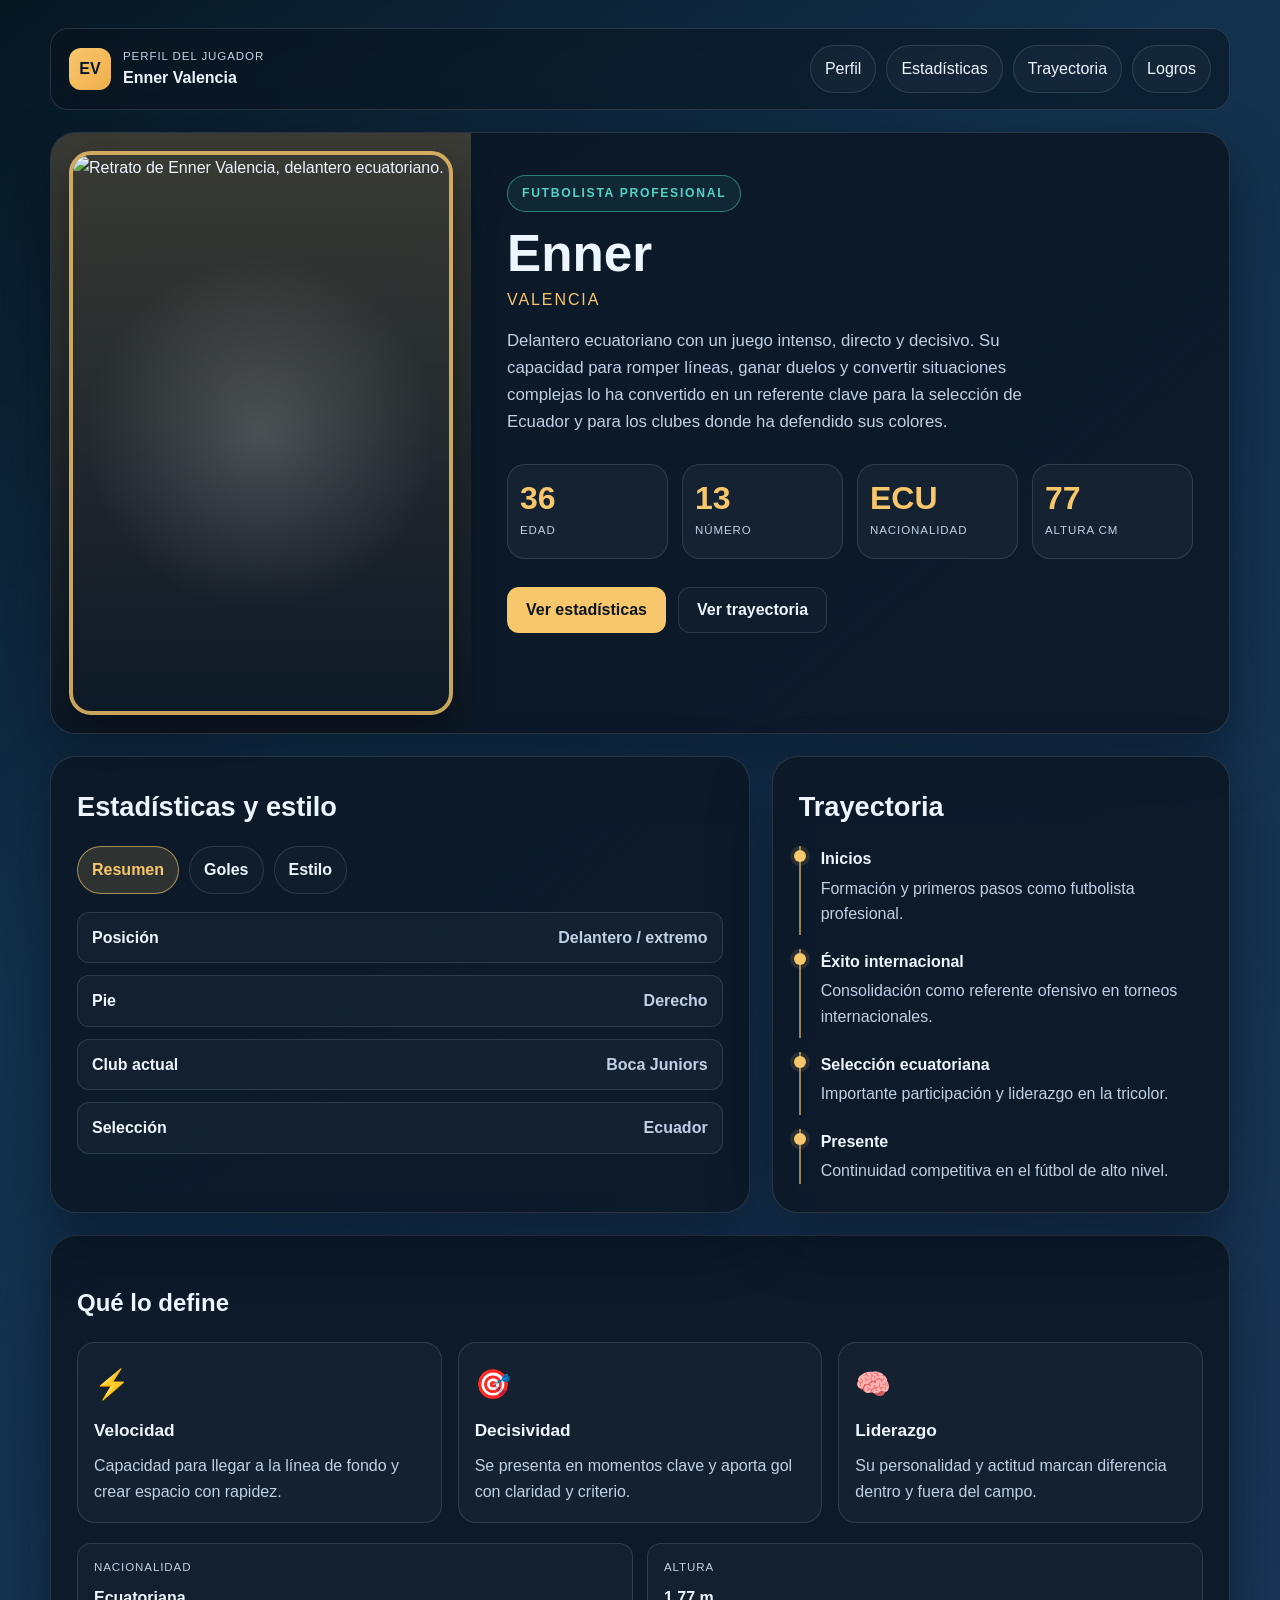
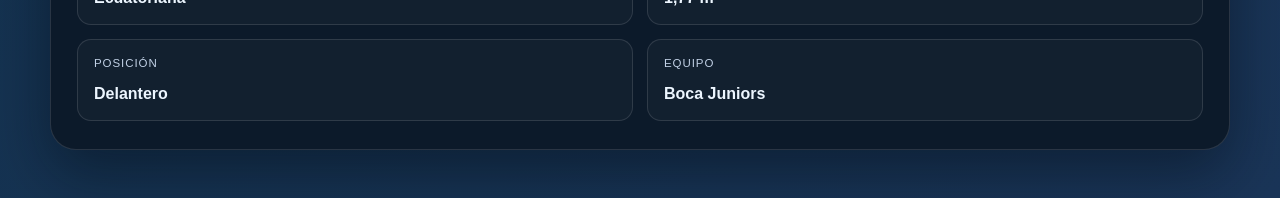
==== index.html @ b279196c "Preparar GitHub Pages" ====
<!DOCTYPE html>
<html lang="es">
  <head>
    <meta charset="UTF-8" />
    <meta name="viewport" content="width=device-width, initial-scale=1.0" />
    <meta
      name="description"
      content="Perfil completo de Enner Valencia: datos, trayectoria, estilo de juego y logros del delantero ecuatoriano."
    />
    <title>Enner Valencia | Perfil completo</title>
    <style>
      :root {
        --bg: #071722;
        --bg-2: #12314d;
        --bg-3: #1a3558;
        --panel: rgba(12, 24, 38, 0.9);
        --panel-alt: rgba(19, 33, 48, 0.96);
        --primary: #f8c76b;
        --secondary: #53d3c6;
        --tertiary: #91b7ff;
        --text: #edf6ff;
        --muted: #c1d0e5;
        --line: rgba(255, 255, 255, 0.12);
        --shadow: rgba(3, 9, 17, 0.44);
        --focus: #7dd3fc;
        --success: #5ce0a3;
        --danger: #ff8a8a;
      }

      * {
        box-sizing: border-box;
      }

      html {
        scroll-behavior: smooth;
      }

      body {
        margin: 0;
        font-family: Arial, Helvetica, sans-serif;
        background: linear-gradient(140deg, var(--bg), var(--bg-2) 35%, var(--bg-3));
        color: var(--text);
        line-height: 1.6;
      }

      img {
        max-width: 100%;
        display: block;
      }

      a {
        color: inherit;
      }

      a:focus-visible,
      button:focus-visible,
      [role="tab"]:focus-visible,
      img:focus-visible {
        outline: 3px solid var(--focus);
        outline-offset: 3px;
      }

      .skip-link {
        position: absolute;
        left: 16px;
        top: -48px;
        background: var(--primary);
        color: #091725;
        padding: 10px 14px;
        border-radius: 10px;
        text-decoration: none;
        z-index: 100;
        font-weight: 700;
      }

      .skip-link:focus {
        top: 16px;
      }

      .page-shell {
        width: min(1180px, calc(100% - 32px));
        margin: 28px auto 48px;
      }

      .topbar {
        display: flex;
        align-items: center;
        justify-content: space-between;
        gap: 20px;
        padding: 16px 18px;
        margin-bottom: 22px;
        border: 1px solid var(--line);
        border-radius: 18px;
        background: rgba(10, 20, 31, 0.54);
        backdrop-filter: blur(10px);
      }

      .brand {
        display: flex;
        align-items: center;
        gap: 12px;
      }

      .brand-mark {
        display: inline-flex;
        align-items: center;
        justify-content: center;
        width: 42px;
        height: 42px;
        border-radius: 12px;
        background: linear-gradient(135deg, var(--primary), #f0ae4c);
        color: #091725;
        font-weight: 700;
      }

      .brand small {
        display: block;
        color: var(--muted);
        font-size: 0.72rem;
        letter-spacing: 0.08em;
        text-transform: uppercase;
      }

      .brand strong {
        font-size: 1rem;
      }

      .nav {
        display: flex;
        flex-wrap: wrap;
        gap: 10px;
      }

      .nav a {
        text-decoration: none;
        padding: 10px 14px;
        border-radius: 999px;
        border: 1px solid var(--line);
        background: rgba(255, 255, 255, 0.03);
        color: var(--text);
        transition: background 0.2s ease, transform 0.2s ease;
      }

      .nav a:hover,
      .nav a:focus-visible {
        background: rgba(248, 199, 107, 0.12);
        transform: translateY(-1px);
      }

      .card {
        background: var(--panel);
        border: 1px solid var(--line);
        border-radius: 26px;
        box-shadow: 0 24px 60px var(--shadow);
      }

      .hero {
        display: grid;
        grid-template-columns: minmax(280px, 420px) minmax(0, 1fr);
        overflow: hidden;
      }

      .hero-media {
        position: relative;
        min-height: 600px;
        padding: 18px;
        background: linear-gradient(180deg, rgba(248, 199, 107, 0.2), rgba(12, 24, 38, 0.9));
      }

      .hero-media::before {
        content: "";
        position: absolute;
        inset: 0;
        background: radial-gradient(circle at center, rgba(255, 255, 255, 0.18), transparent 48%);
      }

      .player-photo {
        position: relative;
        z-index: 1;
        width: 100%;
        height: 100%;
        min-height: 560px;
        object-fit: cover;
        border-radius: 22px;
        border: 4px solid rgba(248, 199, 107, 0.8);
        box-shadow: 0 20px 40px rgba(0, 0, 0, 0.38);
      }

      .hero-content {
        padding: 42px 36px 36px;
      }

      .pill {
        display: inline-flex;
        align-items: center;
        gap: 8px;
        padding: 8px 14px;
        border-radius: 999px;
        border: 1px solid rgba(83, 211, 198, 0.5);
        background: rgba(83, 211, 198, 0.08);
        color: var(--secondary);
        font-size: 0.76rem;
        letter-spacing: 0.14em;
        text-transform: uppercase;
        font-weight: 700;
      }

      h1 {
        margin: 18px 0 8px;
        font-size: clamp(2.8rem, 4vw, 4.5rem);
        line-height: 0.95;
      }

      .surname {
        margin: 0 0 16px;
        color: var(--primary);
        text-transform: uppercase;
        letter-spacing: 0.12em;
        font-size: 1rem;
      }

      .summary {
        max-width: 60ch;
        margin: 0;
        color: var(--muted);
        font-size: 1.05rem;
      }

      .hero-stats {
        display: grid;
        grid-template-columns: repeat(4, minmax(100px, 1fr));
        gap: 14px;
        margin-top: 28px;
      }

      .stat-box {
        background: rgba(255, 255, 255, 0.04);
        border: 1px solid var(--line);
        border-radius: 18px;
        padding: 16px 12px;
      }

      .stat-box strong {
        display: block;
        color: var(--primary);
        font-size: clamp(1.5rem, 2.5vw, 2.2rem);
        line-height: 1.1;
      }

      .stat-box span {
        color: var(--muted);
        font-size: 0.72rem;
        letter-spacing: 0.08em;
        text-transform: uppercase;
      }

      .actions {
        display: flex;
        flex-wrap: wrap;
        gap: 12px;
        margin-top: 28px;
      }

      .button {
        display: inline-flex;
        align-items: center;
        justify-content: center;
        min-height: 46px;
        padding: 0 18px;
        border-radius: 12px;
        border: 1px solid var(--line);
        background: transparent;
        color: var(--text);
        text-decoration: none;
        font-weight: 700;
        transition: transform 0.2s ease, opacity 0.2s ease, background 0.2s ease;
      }

      .button.primary {
        background: var(--primary);
        color: #0c1520;
        border-color: transparent;
      }

      .button.secondary {
        background: rgba(255, 255, 255, 0.02);
      }

      .button:hover,
      .button:focus-visible {
        transform: translateY(-1px);
      }

      .content-grid {
        display: grid;
        grid-template-columns: 1.45fr 0.95fr;
        gap: 22px;
        margin-top: 22px;
      }

      .panel {
        padding: 28px 26px;
      }

      .panel h2 {
        margin: 0 0 18px;
        font-size: 1.7rem;
      }

      .tabs {
        display: flex;
        flex-wrap: wrap;
        gap: 10px;
        margin-bottom: 18px;
      }

      [role="tab"] {
        background: rgba(255, 255, 255, 0.02);
        border: 1px solid var(--line);
        color: var(--text);
        padding: 10px 14px;
        border-radius: 999px;
        cursor: pointer;
        font: inherit;
        font-weight: 700;
      }

      [role="tab"][aria-selected="true"] {
        background: rgba(248, 199, 107, 0.15);
        border-color: rgba(248, 199, 107, 0.6);
        color: var(--primary);
      }

      .tab-panel {
        display: block;
      }

      .tab-panel[hidden] {
        display: none;
      }

      .metric-list {
        list-style: none;
        padding: 0;
        margin: 0;
        display: grid;
        gap: 12px;
      }

      .metric-list li {
        display: flex;
        justify-content: space-between;
        align-items: center;
        gap: 16px;
        padding: 12px 14px;
        border-radius: 12px;
        background: rgba(255, 255, 255, 0.03);
        border: 1px solid var(--line);
      }

      .metric-list strong {
        color: var(--text);
      }

      .metric-list span {
        color: var(--muted);
        font-weight: 700;
      }

      .timeline {
        list-style: none;
        margin: 0;
        padding: 0;
        display: grid;
        gap: 14px;
      }

      .timeline li {
        position: relative;
        padding-left: 20px;
        border-left: 2px solid rgba(248, 199, 107, 0.6);
        padding-bottom: 8px;
      }

      .timeline li:last-child {
        padding-bottom: 0;
      }

      .timeline li::before {
        content: "";
        position: absolute;
        left: -7px;
        top: 4px;
        width: 12px;
        height: 12px;
        border-radius: 50%;
        background: var(--primary);
        box-shadow: 0 0 0 4px rgba(248, 199, 107, 0.12);
      }

      .timeline strong {
        display: block;
        margin-bottom: 4px;
      }

      .timeline span {
        color: var(--muted);
      }

      .narrative {
        margin-top: 22px;
        padding: 28px 26px;
      }

      .feature-grid {
        display: grid;
        grid-template-columns: repeat(3, minmax(180px, 1fr));
        gap: 16px;
      }

      .feature {
        padding: 18px 16px;
        border-radius: 18px;
        border: 1px solid var(--line);
        background: rgba(255, 255, 255, 0.03);
      }

      .feature .icon {
        font-size: 1.8rem;
        margin-bottom: 10px;
      }

      .feature h3 {
        margin: 0 0 8px;
        font-size: 1.08rem;
      }

      .feature p {
        margin: 0;
        color: var(--muted);
      }

      .details-grid {
        display: grid;
        grid-template-columns: repeat(2, minmax(150px, 1fr));
        gap: 14px;
        margin-top: 20px;
      }

      .detail-box {
        padding: 14px 16px;
        border-radius: 14px;
        border: 1px solid var(--line);
        background: rgba(255, 255, 255, 0.026);
      }

      .detail-box .label {
        display: block;
        color: var(--muted);
        font-size: 0.72rem;
        letter-spacing: 0.08em;
        text-transform: uppercase;
        margin-bottom: 8px;
      }

      .detail-box .value {
        font-weight: 700;
      }

      @media (max-width: 900px) {
        .hero {
          grid-template-columns: 1fr;
        }

        .content-grid {
          grid-template-columns: 1fr;
        }

        .feature-grid {
          grid-template-columns: 1fr;
        }
      }

      @media (max-width: 620px) {
        .page-shell {
          width: min(100% - 20px, 1180px);
          margin-top: 18px;
        }

        .topbar {
          flex-direction: column;
          align-items: flex-start;
        }

        .hero-content,
        .panel,
        .narrative {
          padding-left: 18px;
          padding-right: 18px;
        }

        .hero-stats,
        .details-grid {
          grid-template-columns: repeat(2, minmax(120px, 1fr));
        }
      }
    </style>
  </head>
  <body>
    <a class="skip-link" href="#contenido">Saltar al contenido</a>

    <div class="page-shell">
      <header class="topbar" aria-label="Navegación principal">
        <div class="brand" aria-label="Marca del perfil">
          <div class="brand-mark">EV</div>
          <div>
            <small>Perfil del jugador</small>
            <strong>Enner Valencia</strong>
          </div>
        </div>

        <nav class="nav" aria-label="Secciones principales">
          <a href="#perfil">Perfil</a>
          <a href="#estadisticas">Estadísticas</a>
          <a href="#trayectoria">Trayectoria</a>
          <a href="#logros">Logros</a>
        </nav>
      </header>

      <main id="contenido">
        <section class="hero card" id="perfil" aria-labelledby="player-name">
          <div class="hero-media">
            <img
              class="player-photo"
              src="https://upload.wikimedia.org/wikipedia/commons/f/fe/Enner_Valencia_%2824735821595%29_%28cropped%29.jpg"
              alt="Retrato de Enner Valencia, delantero ecuatoriano."
            />
          </div>

          <div class="hero-content">
            <div class="pill">Futbolista profesional</div>
            <h1 id="player-name">Enner</h1>
            <p class="surname">Valencia</p>

            <p class="summary">
              Delantero ecuatoriano con un juego intenso, directo y decisivo. Su capacidad para
              romper líneas, ganar duelos y convertir situaciones complejas lo ha convertido en un
              referente clave para la selección de Ecuador y para los clubes donde ha defendido sus
              colores.
            </p>

            <div class="hero-stats" aria-label="Estadísticas destacadas">
              <div class="stat-box">
                <strong>36</strong>
                <span>Edad</span>
              </div>
              <div class="stat-box">
                <strong>13</strong>
                <span>Número</span>
              </div>
              <div class="stat-box">
                <strong>ECU</strong>
                <span>Nacionalidad</span>
              </div>
              <div class="stat-box">
                <strong>77</strong>
                <span>Altura cm</span>
              </div>
            </div>

            <div class="actions" aria-label="Acciones principales">
              <a class="button primary" href="#estadisticas">Ver estadísticas</a>
              <a class="button secondary" href="#trayectoria">Ver trayectoria</a>
            </div>
          </div>
        </section>

        <section class="content-grid">
          <article class="panel card" id="estadisticas" aria-labelledby="stats-heading">
            <h2 id="stats-heading">Estadísticas y estilo</h2>

            <div class="tabs" role="tablist" aria-label="Secciones estadísticas">
              <button class="tab-button" role="tab" aria-selected="true" aria-controls="panel-resumen" id="tab-resumen" tabindex="0" type="button">
                Resumen
              </button>
              <button class="tab-button" role="tab" aria-selected="false" aria-controls="panel-goles" id="tab-goles" tabindex="-1" type="button">
                Goles
              </button>
              <button class="tab-button" role="tab" aria-selected="false" aria-controls="panel-estilo" id="tab-estilo" tabindex="-1" type="button">
                Estilo
              </button>
            </div>

            <div class="tab-panel" id="panel-resumen" role="tabpanel" aria-labelledby="tab-resumen">
              <ul class="metric-list" aria-label="Resumen del jugador">
                <li><strong>Posición</strong><span>Delantero / extremo</span></li>
                <li><strong>Pie</strong><span>Derecho</span></li>
                <li><strong>Club actual</strong><span>Boca Juniors</span></li>
                <li><strong>Selección</strong><span>Ecuador</span></li>
              </ul>
            </div>

            <div class="tab-panel" id="panel-goles" role="tabpanel" aria-labelledby="tab-goles" hidden>
              <ul class="metric-list" aria-label="Datos de gol">
                <li><strong>Visión de juego</strong><span>Alta</span></li>
                <li><strong>Remate</strong><span>Preciso</span></li>
                <li><strong>Goles decisivos</strong><span>Frecuentes</span></li>
                <li><strong>Capacidad de liderazgo</strong><span>Muy alta</span></li>
              </ul>
            </div>

            <div class="tab-panel" id="panel-estilo" role="tabpanel" aria-labelledby="tab-estilo" hidden>
              <ul class="metric-list" aria-label="Estilo de juego">
                <li><strong>Velocidad</strong><span>Explosiva</span></li>
                <li><strong>Desborde</strong><span>Constante</span></li>
                <li><strong>Presión</strong><span>Intensa</span></li>
                <li><strong>Trabajo colectivo</strong><span>Comprometido</span></li>
              </ul>
            </div>
          </article>

          <aside class="panel card" id="trayectoria" aria-labelledby="career-heading">
            <h2 id="career-heading">Trayectoria</h2>
            <ul class="timeline" aria-label="Cronología de trayectoria">
              <li>
                <strong>Inicios</strong>
                <span>Formación y primeros pasos como futbolista profesional.</span>
              </li>
              <li>
                <strong>Éxito internacional</strong>
                <span>Consolidación como referente ofensivo en torneos internacionales.</span>
              </li>
              <li>
                <strong>Selección ecuatoriana</strong>
                <span>Importante participación y liderazgo en la tricolor.</span>
              </li>
              <li>
                <strong>Presente</strong>
                <span>Continuidad competitiva en el fútbol de alto nivel.</span>
              </li>
            </ul>
          </aside>
        </section>

        <section class="narrative card" id="logros" aria-labelledby="features-heading">
          <h2 id="features-heading">Qué lo define</h2>

          <div class="feature-grid">
            <article class="feature">
              <div class="icon" aria-hidden="true">⚡</div>
              <h3>Velocidad</h3>
              <p>Capacidad para llegar a la línea de fondo y crear espacio con rapidez.</p>
            </article>

            <article class="feature">
              <div class="icon" aria-hidden="true">🎯</div>
              <h3>Decisividad</h3>
              <p>Se presenta en momentos clave y aporta gol con claridad y criterio.</p>
            </article>

            <article class="feature">
              <div class="icon" aria-hidden="true">🧠</div>
              <h3>Liderazgo</h3>
              <p>Su personalidad y actitud marcan diferencia dentro y fuera del campo.</p>
            </article>
          </div>

          <div class="details-grid" aria-label="Datos principales del jugador">
            <div class="detail-box">
              <span class="label">Nacionalidad</span>
              <span class="value">Ecuatoriana</span>
            </div>
            <div class="detail-box">
              <span class="label">Altura</span>
              <span class="value">1,77 m</span>
            </div>
            <div class="detail-box">
              <span class="label">Posición</span>
              <span class="value">Delantero</span>
            </div>
            <div class="detail-box">
              <span class="label">Equipo</span>
              <span class="value">Boca Juniors</span>
            </div>
          </div>
        </section>
      </main>
    </div>

    <script>
      const tabs = document.querySelectorAll('[role="tab"]');
      const panels = document.querySelectorAll('.tab-panel');

      function activateTab(targetTab) {
        tabs.forEach((tab) => {
          const isSelected = tab === targetTab;
          tab.setAttribute('aria-selected', String(isSelected));
          tab.tabIndex = isSelected ? 0 : -1;
        });

        panels.forEach((panel) => {
          const isActive = panel.id === targetTab.getAttribute('aria-controls');
          panel.hidden = !isActive;
        });
      }

      tabs.forEach((tab) => {
        tab.addEventListener('click', () => activateTab(tab));

        tab.addEventListener('keydown', (event) => {
          const currentIndex = [...tabs].indexOf(tab);
          let nextIndex = currentIndex;

          if (event.key === 'ArrowRight') {
            nextIndex = (currentIndex + 1) % tabs.length;
          }

          if (event.key === 'ArrowLeft') {
            nextIndex = (currentIndex - 1 + tabs.length) % tabs.length;
          }

          if (event.key === 'Home') {
            nextIndex = 0;
          }

          if (event.key === 'End') {
            nextIndex = tabs.length - 1;
          }

          if (nextIndex !== currentIndex) {
            event.preventDefault();
            tabs[nextIndex].focus();
            activateTab(tabs[nextIndex]);
          }
        });
      });
    </script>
  </body>
</html>
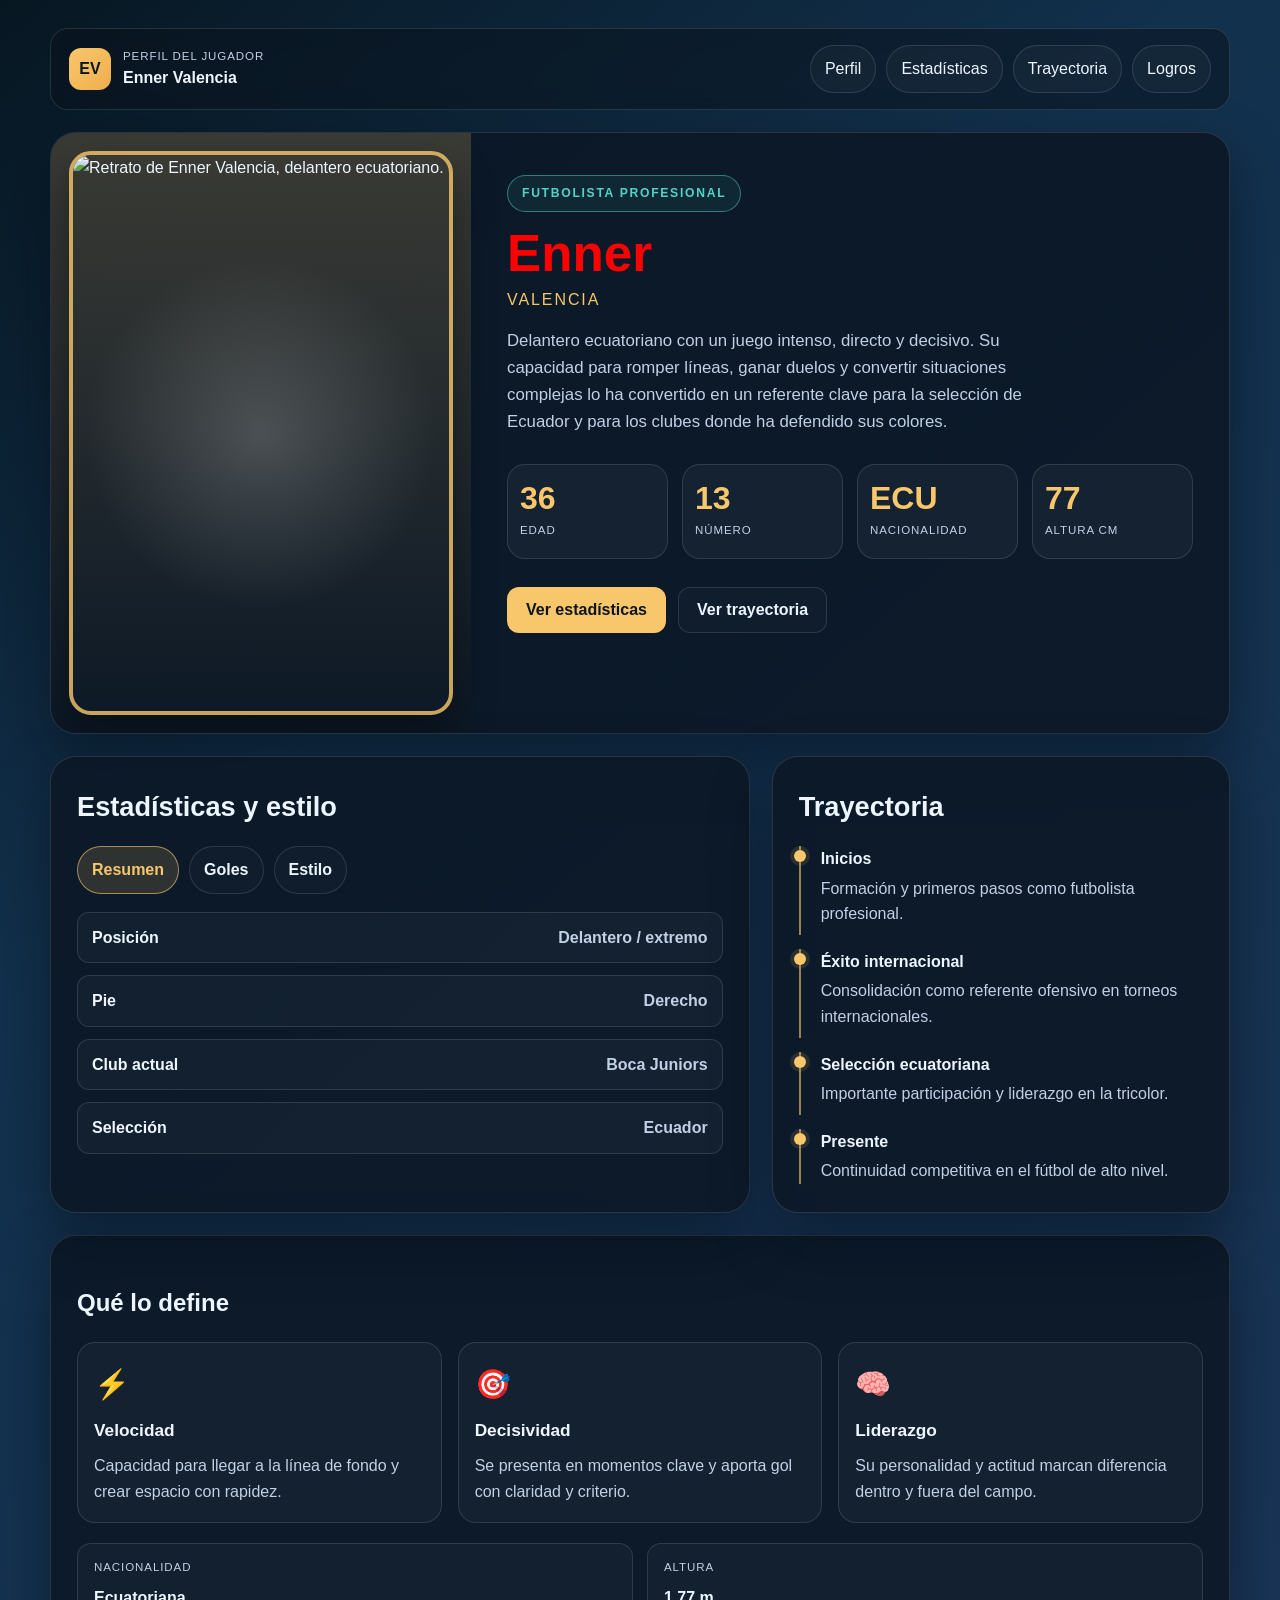
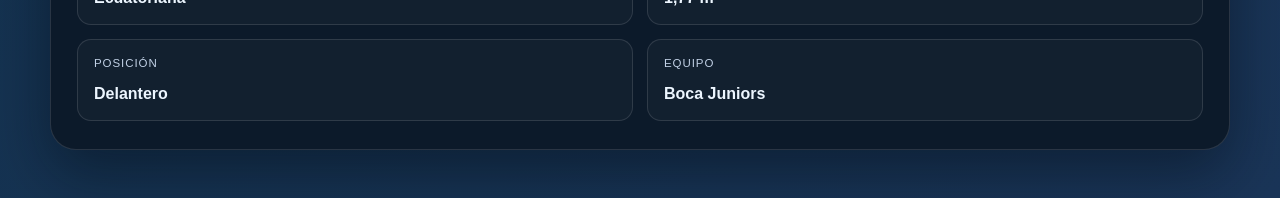
==== commit 4cad848d: "Ajuste de color del titulo" ====
--- a/index.html
+++ b/index.html
@@ -209,6 +209,7 @@
         margin: 18px 0 8px;
         font-size: clamp(2.8rem, 4vw, 4.5rem);
         line-height: 0.95;
+        color: red;
       }
 
       .surname {
